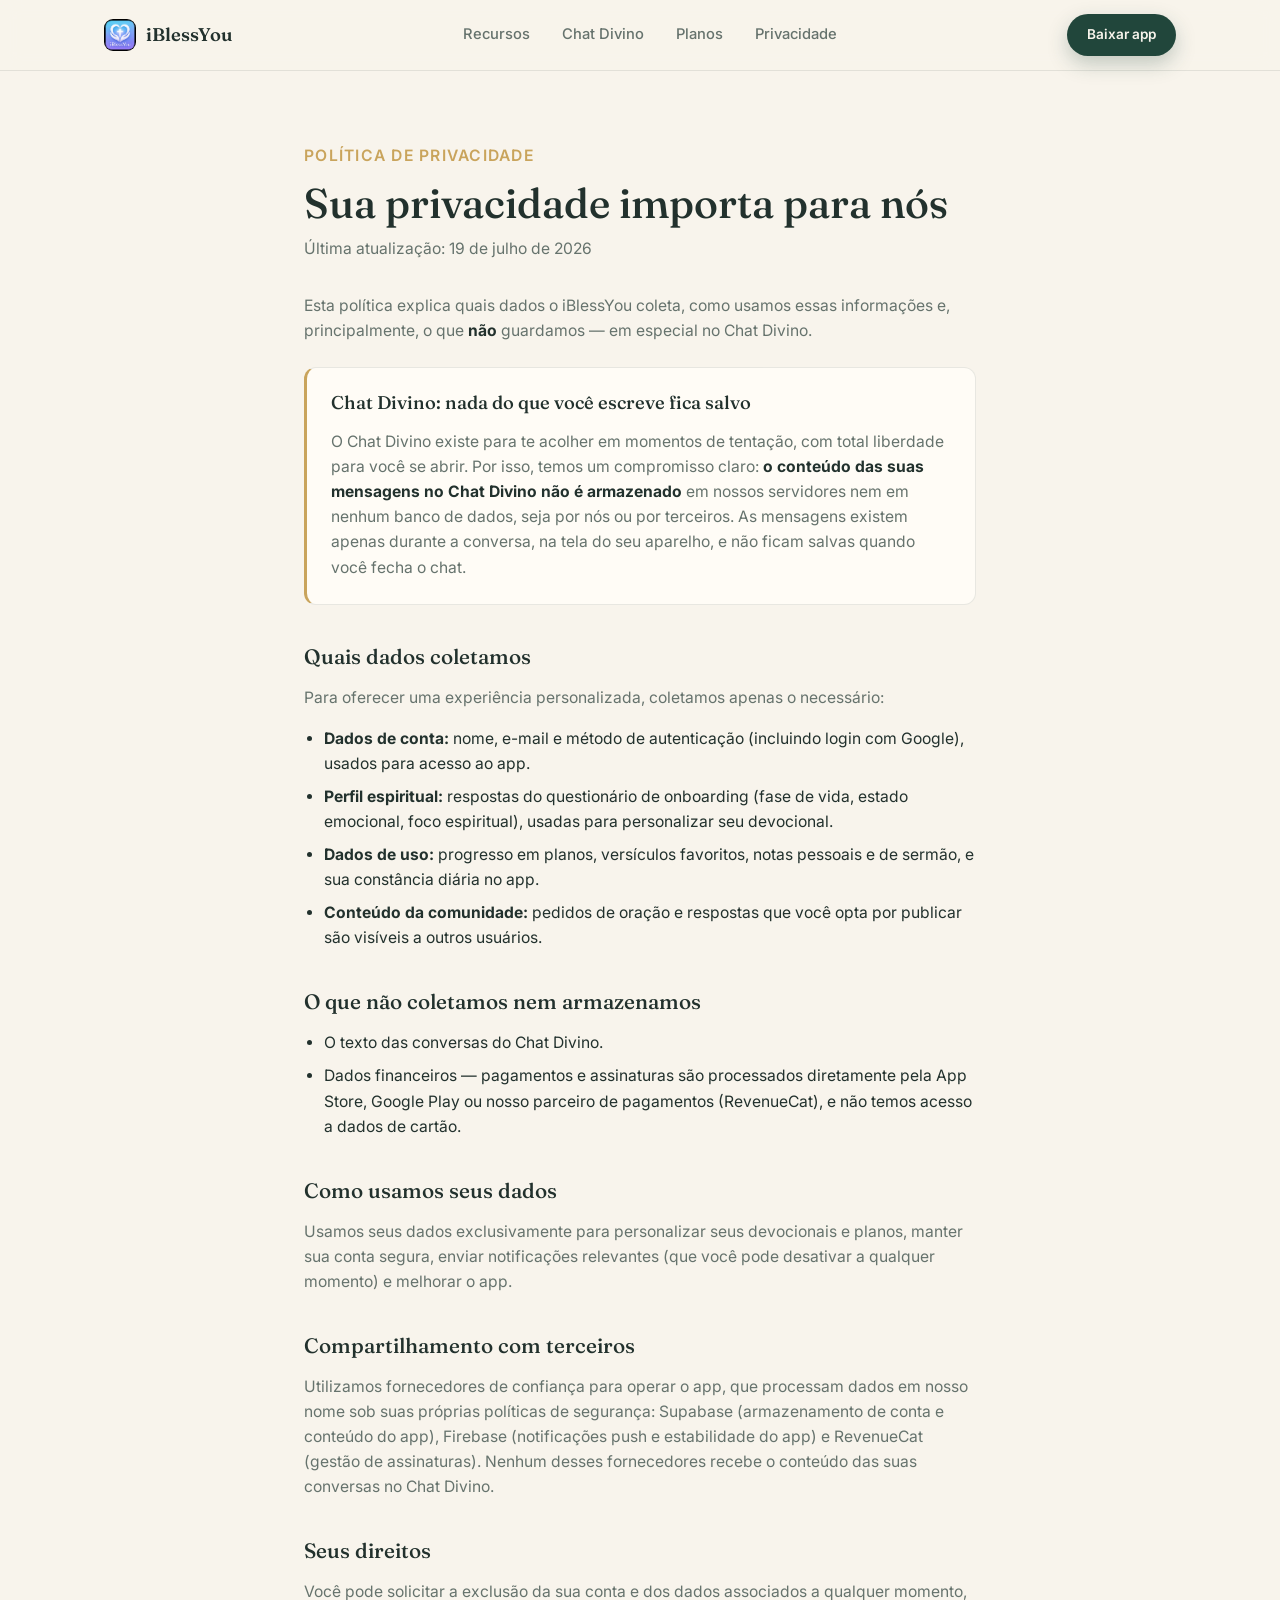
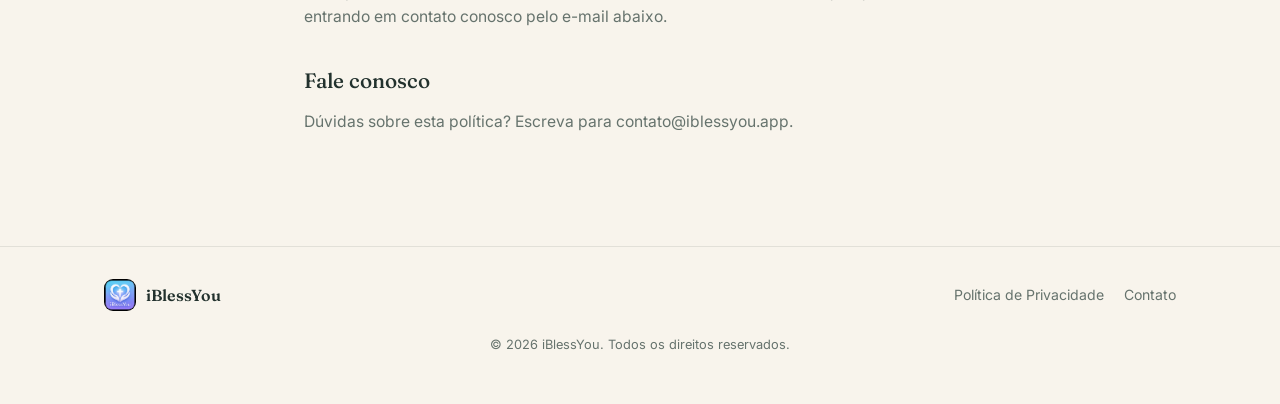
==== privacidade.html @ 52ec7752 "Changes" ====
<!doctype html>
<html lang="pt-BR">
<head>
<meta charset="UTF-8">
<meta name="viewport" content="width=device-width, initial-scale=1.0">
<title>Política de Privacidade — iBlessYou</title>
<meta name="description" content="Política de Privacidade do iBlessYou: como tratamos seus dados, incluindo o compromisso de não armazenar o conteúdo das conversas do Chat Divino.">
<link rel="icon" href="assets/icon.png">
<link rel="preconnect" href="https://fonts.googleapis.com">
<link rel="preconnect" href="https://fonts.gstatic.com" crossorigin>
<link href="https://fonts.googleapis.com/css2?family=Fraunces:ital,opsz,wght@0,9..144,400;0,9..144,500;0,9..144,600;1,9..144,500&family=Inter:wght@400;500;600;700&display=swap" rel="stylesheet">
<link rel="stylesheet" href="styles.css">
</head>
<body>

<header class="site-header">
  <div class="container header-inner">
    <a href="index.html" class="brand">
      <img src="assets/icon.png" alt="iBlessYou" class="brand-icon">
      <span>iBlessYou</span>
    </a>
    <nav class="main-nav">
      <a href="index.html#recursos">Recursos</a>
      <a href="index.html#chat-divino">Chat Divino</a>
      <a href="index.html#planos">Planos</a>
      <a href="privacidade.html">Privacidade</a>
    </nav>
    <a href="index.html#baixar" class="btn btn-primary btn-small">Baixar app</a>
  </div>
</header>

<main>
  <section class="policy">
    <div class="container policy-container">
      <p class="eyebrow">Política de Privacidade</p>
      <h1>Sua privacidade importa para nós</h1>
      <p class="policy-updated">Última atualização: 19 de julho de 2026</p>

      <p>Esta política explica quais dados o iBlessYou coleta, como usamos essas informações e, principalmente, o que <strong>não</strong> guardamos — em especial no Chat Divino.</p>

      <div class="policy-highlight">
        <h2>Chat Divino: nada do que você escreve fica salvo</h2>
        <p>O Chat Divino existe para te acolher em momentos de tentação, com total liberdade para você se abrir. Por isso, temos um compromisso claro: <strong>o conteúdo das suas mensagens no Chat Divino não é armazenado</strong> em nossos servidores nem em nenhum banco de dados, seja por nós ou por terceiros. As mensagens existem apenas durante a conversa, na tela do seu aparelho, e não ficam salvas quando você fecha o chat.</p>
      </div>

      <h2>Quais dados coletamos</h2>
      <p>Para oferecer uma experiência personalizada, coletamos apenas o necessário:</p>
      <ul>
        <li><strong>Dados de conta:</strong> nome, e-mail e método de autenticação (incluindo login com Google), usados para acesso ao app.</li>
        <li><strong>Perfil espiritual:</strong> respostas do questionário de onboarding (fase de vida, estado emocional, foco espiritual), usadas para personalizar seu devocional.</li>
        <li><strong>Dados de uso:</strong> progresso em planos, versículos favoritos, notas pessoais e de sermão, e sua constância diária no app.</li>
        <li><strong>Conteúdo da comunidade:</strong> pedidos de oração e respostas que você opta por publicar são visíveis a outros usuários.</li>
      </ul>

      <h2>O que não coletamos nem armazenamos</h2>
      <ul>
        <li>O texto das conversas do Chat Divino.</li>
        <li>Dados financeiros — pagamentos e assinaturas são processados diretamente pela App Store, Google Play ou nosso parceiro de pagamentos (RevenueCat), e não temos acesso a dados de cartão.</li>
      </ul>

      <h2>Como usamos seus dados</h2>
      <p>Usamos seus dados exclusivamente para personalizar seus devocionais e planos, manter sua conta segura, enviar notificações relevantes (que você pode desativar a qualquer momento) e melhorar o app.</p>

      <h2>Compartilhamento com terceiros</h2>
      <p>Utilizamos fornecedores de confiança para operar o app, que processam dados em nosso nome sob suas próprias políticas de segurança: Supabase (armazenamento de conta e conteúdo do app), Firebase (notificações push e estabilidade do app) e RevenueCat (gestão de assinaturas). Nenhum desses fornecedores recebe o conteúdo das suas conversas no Chat Divino.</p>

      <h2>Seus direitos</h2>
      <p>Você pode solicitar a exclusão da sua conta e dos dados associados a qualquer momento, entrando em contato conosco pelo e-mail abaixo.</p>

      <h2>Fale conosco</h2>
      <p>Dúvidas sobre esta política? Escreva para <a href="mailto:contato@iblessyou.app">contato@iblessyou.app</a>.</p>
    </div>
  </section>
</main>

<footer class="site-footer">
  <div class="container footer-inner">
    <div class="footer-brand">
      <img src="assets/icon.png" alt="iBlessYou" class="brand-icon">
      <span>iBlessYou</span>
    </div>
    <nav class="footer-links">
      <a href="privacidade.html">Política de Privacidade</a>
      <a href="mailto:contato@iblessyou.app">Contato</a>
    </nav>
    <p class="footer-copy">© <span id="year"></span> iBlessYou. Todos os direitos reservados.</p>
  </div>
</footer>

<script src="script.js"></script>
</body>
</html>
---- styles.css ----
:root {
  --ivory: #F8F4EC;
  --paper: #FFFCF6;
  --ink: #22312D;
  --muted: #66736D;
  --deep-green: #21463B;
  --sage: #D9E2D7;
  --soft-gold: #C9A45C;
  --blue-mist: #D9E4E8;
  --clay: #E4B9A9;

  --bg: var(--ivory);
  --surface: var(--paper);
  --text: var(--ink);
  --text-muted: var(--muted);
  --accent: var(--deep-green);
  --accent-2: var(--soft-gold);
  --border: rgba(34, 49, 45, 0.1);

  --font-serif: "Fraunces", Georgia, serif;
  --font-sans: "Inter", -apple-system, BlinkMacSystemFont, sans-serif;

  --radius: 18px;
  --radius-sm: 12px;
  --shadow: 0 12px 32px rgba(34, 49, 45, 0.08);
}

@media (prefers-color-scheme: dark) {
  :root {
    --bg: #121916;
    --surface: #18241F;
    --text: #F3F0E9;
    --text-muted: #A9B6AF;
    --accent: var(--sage);
    --accent-2: var(--soft-gold);
    --border: rgba(243, 240, 233, 0.1);
    --shadow: 0 12px 32px rgba(0, 0, 0, 0.35);
  }
}

* { box-sizing: border-box; }

html { scroll-behavior: smooth; }

body {
  margin: 0;
  background: var(--bg);
  color: var(--text);
  font-family: var(--font-sans);
  line-height: 1.6;
  -webkit-font-smoothing: antialiased;
  overflow-x: hidden;
}

img { max-width: 100%; display: block; }

.container {
  max-width: 1120px;
  margin: 0 auto;
  padding: 0 24px;
}

h1, h2, h3 {
  font-family: var(--font-serif);
  font-weight: 500;
  line-height: 1.15;
  margin: 0 0 16px;
  color: var(--text);
}

p { color: var(--text-muted); margin: 0 0 16px; }

a { color: inherit; text-decoration: none; }

.eyebrow {
  font-size: 0.8rem;
  font-weight: 600;
  letter-spacing: 0.08em;
  text-transform: uppercase;
  color: var(--accent-2);
  margin-bottom: 12px;
}
.eyebrow.center { text-align: center; }

.section-title { font-size: clamp(1.8rem, 3vw, 2.4rem); max-width: 640px; }
.section-title.center { margin-left: auto; margin-right: auto; text-align: center; }

/* Buttons */
.btn {
  display: inline-flex;
  align-items: center;
  justify-content: center;
  gap: 8px;
  padding: 14px 28px;
  border-radius: 999px;
  font-weight: 600;
  font-size: 0.95rem;
  cursor: pointer;
  transition: transform 0.15s ease, box-shadow 0.15s ease, opacity 0.15s ease;
  border: none;
}
.btn:hover { transform: translateY(-2px); }

.btn-primary {
  background: var(--accent);
  color: var(--ivory);
  box-shadow: 0 8px 20px rgba(33, 70, 59, 0.25);
}
@media (prefers-color-scheme: dark) {
  .btn-primary { color: #121916; }
}

.btn-ghost {
  background: transparent;
  color: var(--text);
  border: 1px solid var(--border);
}

.btn-small { padding: 10px 20px; font-size: 0.85rem; }

.btn-store {
  background: var(--surface);
  border: 1px solid var(--border);
  color: var(--text);
  flex-direction: column;
  align-items: flex-start;
  gap: 2px;
  padding: 10px 22px;
}
.btn-store span { font-size: 0.7rem; color: var(--text-muted); font-weight: 400; }
.btn-store strong { font-size: 0.95rem; }

/* Header */
.site-header {
  position: sticky;
  top: 0;
  z-index: 50;
  background: color-mix(in srgb, var(--bg) 85%, transparent);
  backdrop-filter: blur(10px);
  border-bottom: 1px solid var(--border);
}
.header-inner {
  display: flex;
  align-items: center;
  justify-content: space-between;
  padding-top: 14px;
  padding-bottom: 14px;
}
.brand {
  display: flex;
  align-items: center;
  gap: 10px;
  font-family: var(--font-serif);
  font-size: 1.15rem;
  font-weight: 600;
}
.brand-icon {
  width: 32px;
  height: 32px;
  border-radius: 9px;
  object-fit: cover;
}
.main-nav { display: flex; gap: 32px; }
.main-nav a { font-size: 0.92rem; font-weight: 500; color: var(--text-muted); }
.main-nav a:hover { color: var(--text); }

@media (max-width: 760px) {
  .main-nav { display: none; }
}

/* Hero */
.hero { padding: 72px 0 40px; }
.hero-inner {
  display: grid;
  grid-template-columns: 1.1fr 0.9fr;
  gap: 48px;
  align-items: center;
}
.hero h1 {
  font-size: clamp(2.1rem, 4vw, 3.2rem);
}
.hero-sub { font-size: 1.1rem; max-width: 480px; }
.hero-actions { display: flex; gap: 14px; flex-wrap: wrap; margin-top: 24px; }
.hero-actions.center { justify-content: center; }
.hero-note { font-size: 0.85rem; margin-top: 16px; opacity: 0.8; }

.hero-visual { display: flex; justify-content: center; }

.phone-mock {
  width: 280px;
  height: 580px;
  background: #000;
  border-radius: 46px;
  border: 8px solid #1a1a1a;
  box-shadow: var(--shadow), 0 0 0 1px var(--border);
  position: relative;
  overflow: hidden;
}
.phone-mock-notch {
  position: absolute;
  top: 10px;
  left: 50%;
  transform: translateX(-50%);
  width: 90px;
  height: 22px;
  border-radius: 14px;
  background: #1a1a1a;
  z-index: 2;
}
.phone-mock-shot {
  width: 100%;
  height: 100%;
  object-fit: cover;
  object-position: top center;
  display: block;
}

/* How it works */
.how { padding: 64px 0; }
.how-grid {
  display: grid;
  grid-template-columns: repeat(3, 1fr);
  gap: 32px;
  margin-top: 48px;
}
.how-step {
  background: var(--surface);
  border: 1px solid var(--border);
  border-radius: var(--radius);
  padding: 32px 24px;
}
.how-num {
  font-family: var(--font-serif);
  font-size: 1.6rem;
  color: var(--accent-2);
  display: block;
  margin-bottom: 12px;
}
.how-step h3 { font-size: 1.15rem; margin-bottom: 8px; }
.how-step p { margin: 0; font-size: 0.95rem; }

/* Features */
.features { padding: 64px 0; }
.features-grid {
  display: grid;
  grid-template-columns: repeat(3, 1fr);
  gap: 24px;
  margin-top: 48px;
}
.feature-card {
  background: var(--surface);
  border: 1px solid var(--border);
  border-radius: var(--radius);
  padding: 28px 24px;
  transition: transform 0.2s ease, box-shadow 0.2s ease;
}
.feature-card:hover { transform: translateY(-4px); box-shadow: var(--shadow); }
.feature-icon { font-size: 1.8rem; margin-bottom: 14px; }
.feature-card h3 { font-size: 1.1rem; margin-bottom: 8px; }
.feature-card p { font-size: 0.92rem; margin: 0; }

/* Spotlight (Chat Divino) */
.spotlight { padding: 64px 0; background: var(--surface); }
.spotlight-inner {
  display: grid;
  grid-template-columns: 0.9fr 1.1fr;
  gap: 48px;
  align-items: center;
}
.chat-mock {
  background: var(--paper);
  border-radius: var(--radius);
  border: 1px solid var(--border);
  padding: 24px;
  box-shadow: var(--shadow);
  display: flex;
  flex-direction: column;
  gap: 12px;
}
.chat-bubble {
  padding: 12px 16px;
  border-radius: 16px;
  font-size: 0.88rem;
  max-width: 85%;
}
.chat-bubble-app {
  background: var(--sage);
  color: var(--deep-green);
  border-bottom-left-radius: 4px;
  align-self: flex-start;
}
.chat-bubble-user {
  background: var(--deep-green);
  color: var(--ivory);
  border-bottom-right-radius: 4px;
  align-self: flex-end;
}
.spotlight-copy h2 { font-size: clamp(1.6rem, 3vw, 2.1rem); max-width: 480px; }
.spotlight-copy p { max-width: 460px; }

/* Plans */
.plans { padding: 64px 0; }
.plans-grid {
  display: grid;
  grid-template-columns: repeat(3, 1fr);
  gap: 24px;
  margin-top: 48px;
}
.plan-card {
  background: var(--surface);
  border: 1px solid var(--border);
  border-radius: var(--radius);
  padding: 28px 24px;
  border-top: 3px solid var(--accent-2);
}
.plan-days {
  font-size: 0.75rem;
  font-weight: 700;
  letter-spacing: 0.05em;
  text-transform: uppercase;
  color: var(--accent-2);
}
.plan-card h3 { font-size: 1.15rem; margin: 10px 0 8px; }
.plan-card p { font-size: 0.92rem; margin: 0; }

/* Quote */
.quote { padding: 72px 0; text-align: center; }
.quote blockquote {
  font-family: var(--font-serif);
  font-style: italic;
  font-size: clamp(1.4rem, 3vw, 2rem);
  color: var(--accent);
  max-width: 640px;
  margin: 0 auto;
}

/* CTA final */
.cta-final { padding: 80px 0; background: var(--accent); text-align: center; }
.cta-final-inner { display: flex; flex-direction: column; align-items: center; }
.cta-icon { width: 72px; height: 72px; border-radius: 18px; margin-bottom: 20px; }
.cta-final h2 { color: var(--ivory); font-size: clamp(1.6rem, 3vw, 2.2rem); max-width: 560px; }
.cta-final p { color: rgba(248, 244, 236, 0.75); margin-bottom: 8px; }
@media (prefers-color-scheme: dark) {
  .cta-final { background: var(--surface); }
  .cta-final h2 { color: var(--text); }
  .cta-final p { color: var(--text-muted); }
}

/* Footer */
.site-footer { padding: 32px 0; border-top: 1px solid var(--border); }
.footer-inner {
  display: flex;
  align-items: center;
  justify-content: space-between;
  flex-wrap: wrap;
  gap: 16px;
}
.footer-brand {
  display: flex;
  align-items: center;
  gap: 10px;
  font-family: var(--font-serif);
  font-weight: 600;
}
.footer-links { display: flex; gap: 20px; font-size: 0.88rem; }
.footer-links a { color: var(--text-muted); }
.footer-links a:hover { color: var(--text); }
.footer-copy { font-size: 0.8rem; color: var(--text-muted); width: 100%; text-align: center; margin-top: 8px; }

/* Responsive */
@media (max-width: 900px) {
  .hero-inner, .spotlight-inner {
    grid-template-columns: 1fr;
  }
  .spotlight-visual { order: -1; }
  .how-grid, .features-grid, .plans-grid {
    grid-template-columns: 1fr;
  }
  .hero { text-align: center; }
  .hero-copy .hero-actions, .hero-copy .hero-sub { margin-left: auto; margin-right: auto; }
  .hero-sub { text-align: center; }
}

@media (max-width: 500px) {
  .phone-mock { width: 230px; height: 476px; }
}

/* Policy page */
.policy { padding: 72px 0 96px; }
.policy-container { max-width: 720px; }
.policy h1 {
  font-size: clamp(1.9rem, 3.5vw, 2.6rem);
  margin-bottom: 8px;
}
.policy-updated {
  font-size: 0.85rem;
  color: var(--text-muted);
  margin-bottom: 32px;
}
.policy h2 {
  font-size: 1.3rem;
  margin-top: 40px;
}
.policy p, .policy li { font-size: 0.98rem; }
.policy ul { padding-left: 20px; margin: 0 0 16px; }
.policy li { margin-bottom: 8px; }
.policy strong { color: var(--text); }

.policy-highlight {
  background: var(--surface);
  border: 1px solid var(--border);
  border-left: 3px solid var(--accent-2);
  border-radius: var(--radius-sm);
  padding: 24px;
  margin: 24px 0 8px;
}
.policy-highlight h2 { margin-top: 0; font-size: 1.15rem; }
.policy-highlight p { margin: 0; }
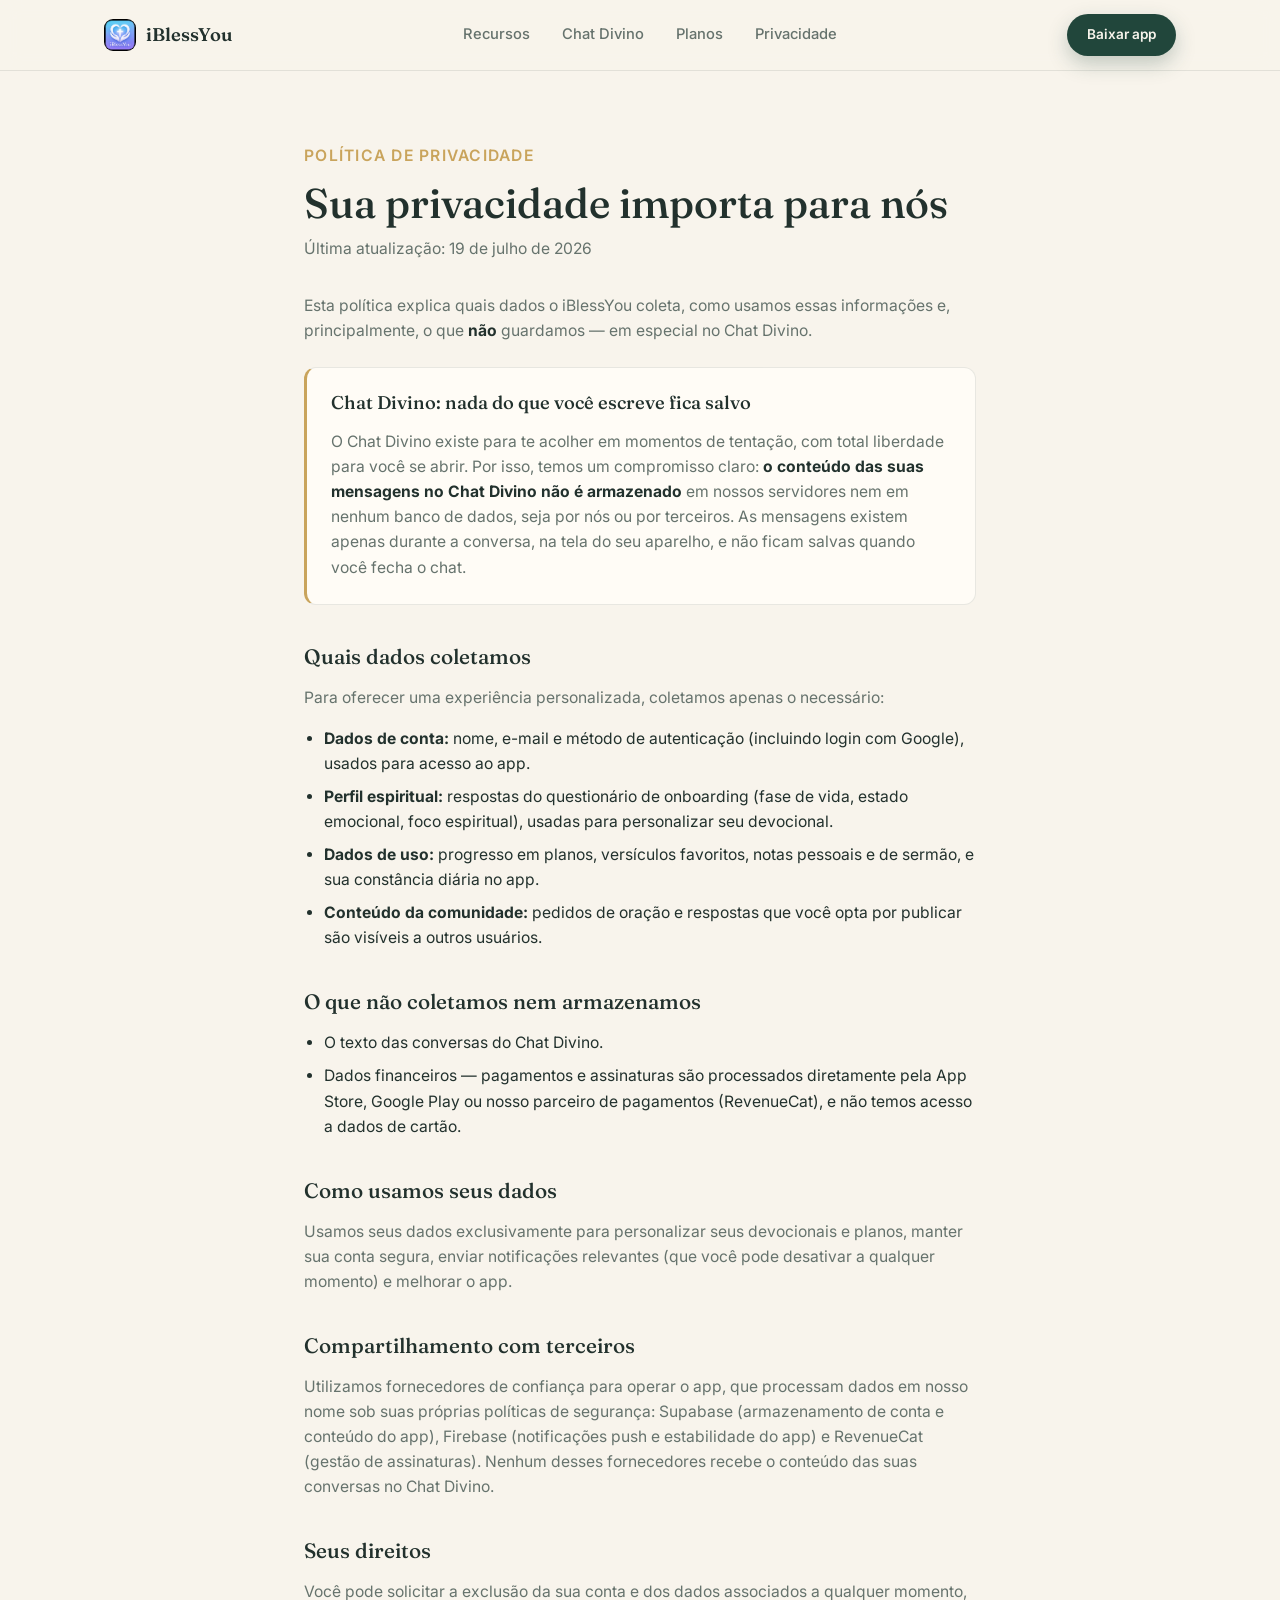
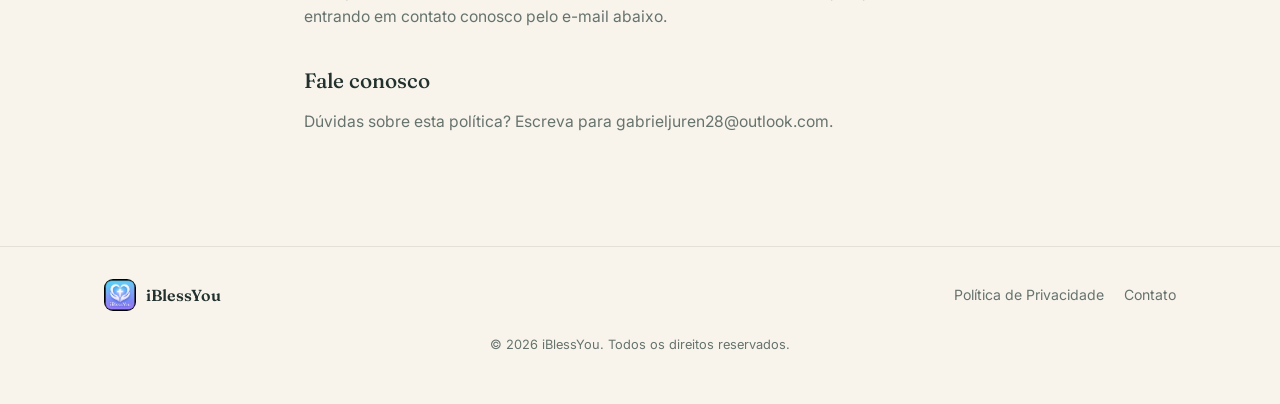
==== commit 70e175a1: "Changes" ====
--- a/privacidade.html
+++ b/privacidade.html
@@ -68,7 +68,7 @@
       <p>Você pode solicitar a exclusão da sua conta e dos dados associados a qualquer momento, entrando em contato conosco pelo e-mail abaixo.</p>
 
       <h2>Fale conosco</h2>
-      <p>Dúvidas sobre esta política? Escreva para <a href="mailto:contato@iblessyou.app">contato@iblessyou.app</a>.</p>
+      <p>Dúvidas sobre esta política? Escreva para <a href="mailto:gabrieljuren28@outlook.com">gabrieljuren28@outlook.com</a>.</p>
     </div>
   </section>
 </main>
@@ -81,7 +81,7 @@
     </div>
     <nav class="footer-links">
       <a href="privacidade.html">Política de Privacidade</a>
-      <a href="mailto:contato@iblessyou.app">Contato</a>
+      <a href="mailto:gabrieljuren28@outlook.com">Contato</a>
     </nav>
     <p class="footer-copy">© <span id="year"></span> iBlessYou. Todos os direitos reservados.</p>
   </div>
--- a/styles.css
+++ b/styles.css
@@ -332,6 +332,14 @@
   color: var(--accent);
   max-width: 640px;
   margin: 0 auto;
+}
+
+/* Contato */
+.contact { padding: 72px 0; text-align: center; background: var(--surface); }
+.contact-sub {
+  max-width: 480px;
+  margin: 0 auto 24px;
+  color: var(--text-soft, rgba(0, 0, 0, 0.65));
 }
 
 /* CTA final */
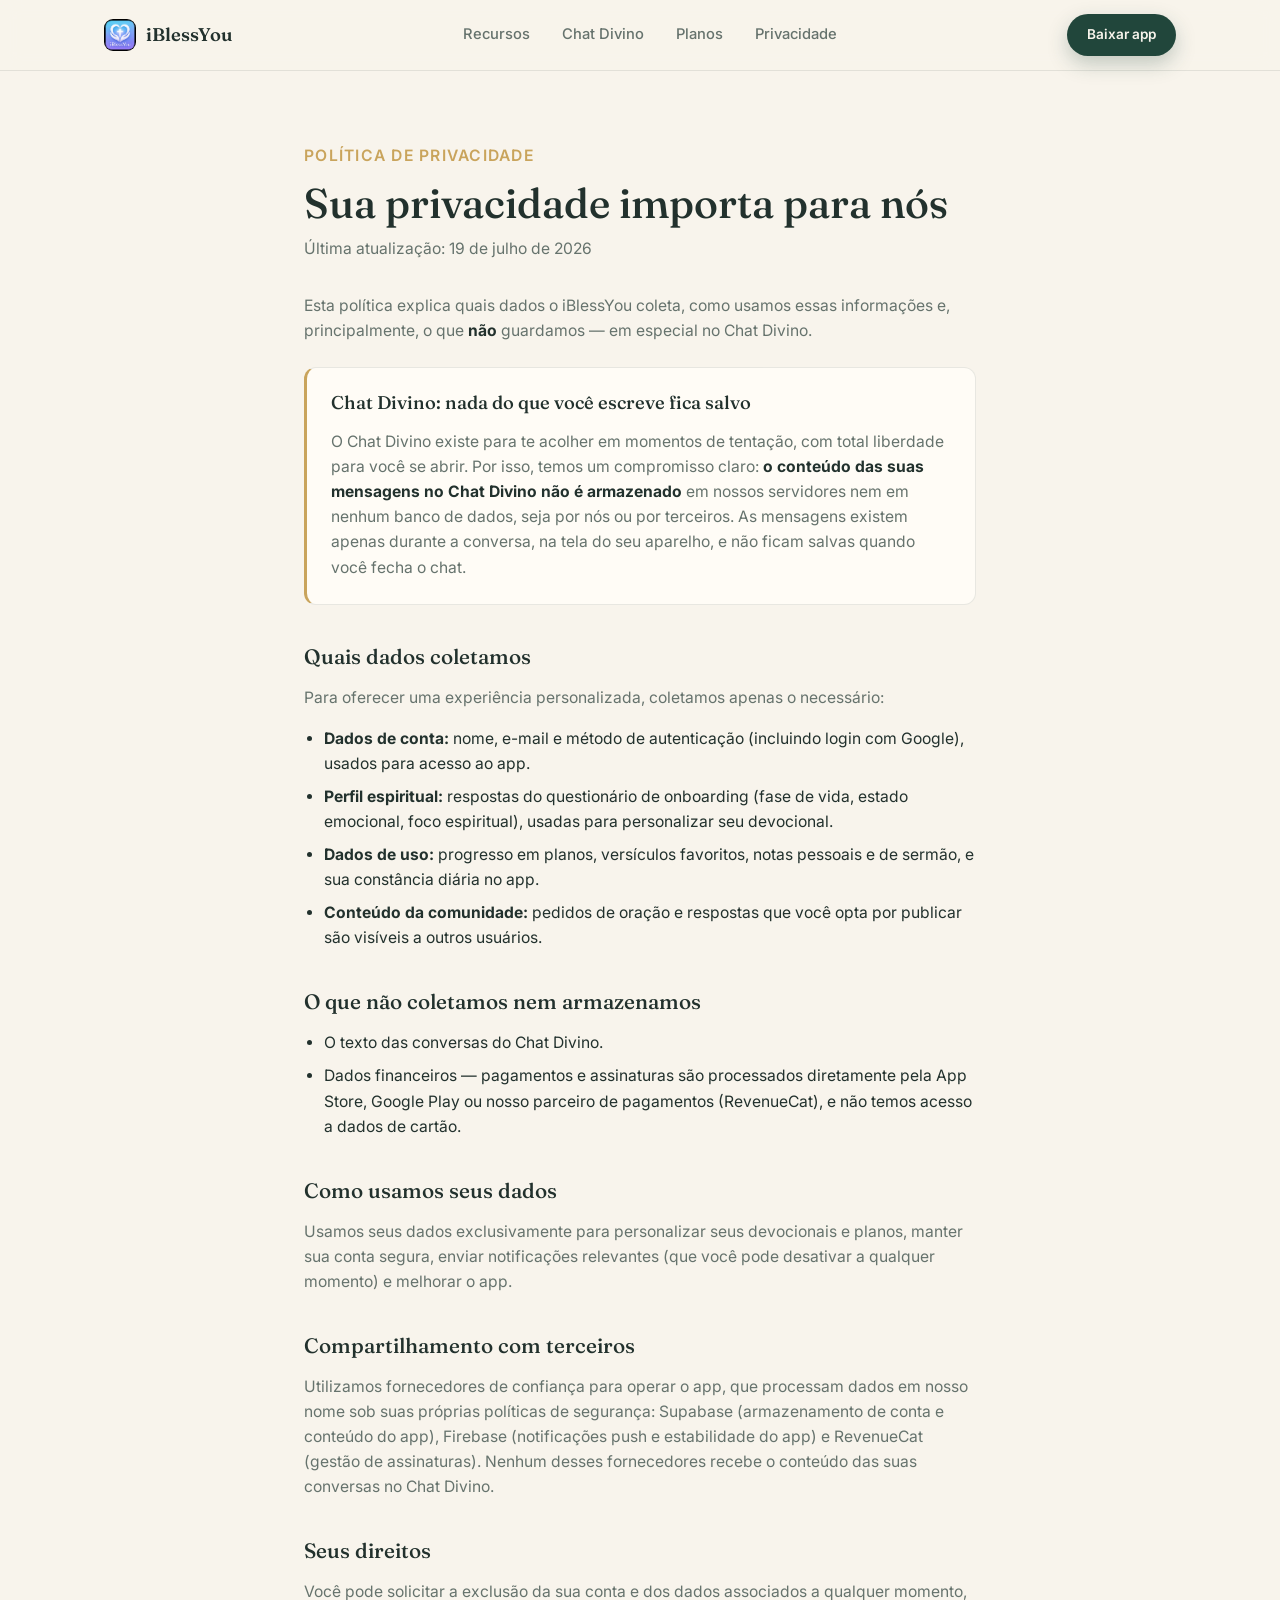
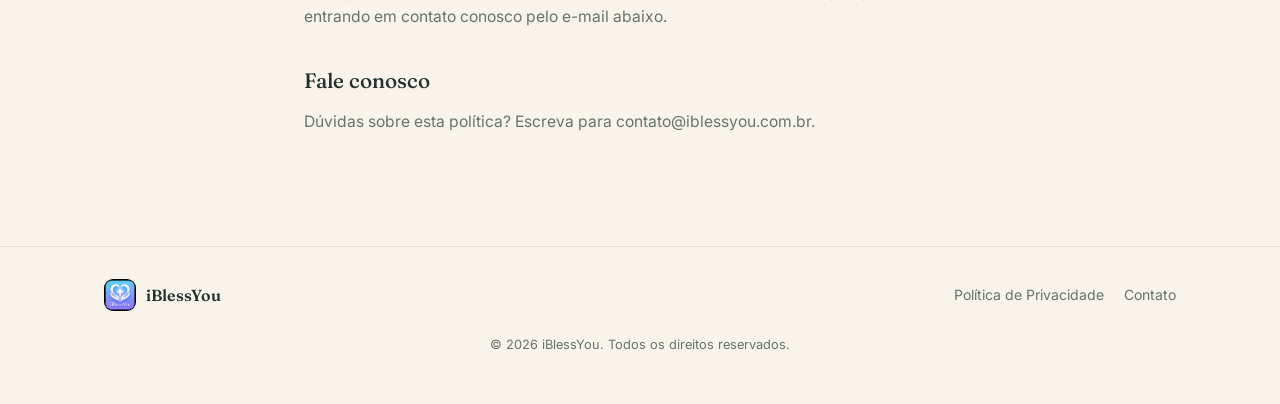
==== commit 0c1e7eba: "changes" ====
--- a/privacidade.html
+++ b/privacidade.html
@@ -9,7 +9,7 @@
 <link rel="preconnect" href="https://fonts.googleapis.com">
 <link rel="preconnect" href="https://fonts.gstatic.com" crossorigin>
 <link href="https://fonts.googleapis.com/css2?family=Fraunces:ital,opsz,wght@0,9..144,400;0,9..144,500;0,9..144,600;1,9..144,500&family=Inter:wght@400;500;600;700&display=swap" rel="stylesheet">
-<link rel="stylesheet" href="styles.css">
+<link rel="stylesheet" href="styles.css?v=2">
 </head>
 <body>
 
@@ -68,7 +68,7 @@
       <p>Você pode solicitar a exclusão da sua conta e dos dados associados a qualquer momento, entrando em contato conosco pelo e-mail abaixo.</p>
 
       <h2>Fale conosco</h2>
-      <p>Dúvidas sobre esta política? Escreva para <a href="mailto:gabrieljuren28@outlook.com">gabrieljuren28@outlook.com</a>.</p>
+      <p>Dúvidas sobre esta política? Escreva para <a href="mailto:contato@iblessyou.com.br">contato@iblessyou.com.br</a>.</p>
     </div>
   </section>
 </main>
@@ -81,7 +81,7 @@
     </div>
     <nav class="footer-links">
       <a href="privacidade.html">Política de Privacidade</a>
-      <a href="mailto:gabrieljuren28@outlook.com">Contato</a>
+      <a href="mailto:contato@iblessyou.com.br">Contato</a>
     </nav>
     <p class="footer-copy">© <span id="year"></span> iBlessYou. Todos os direitos reservados.</p>
   </div>
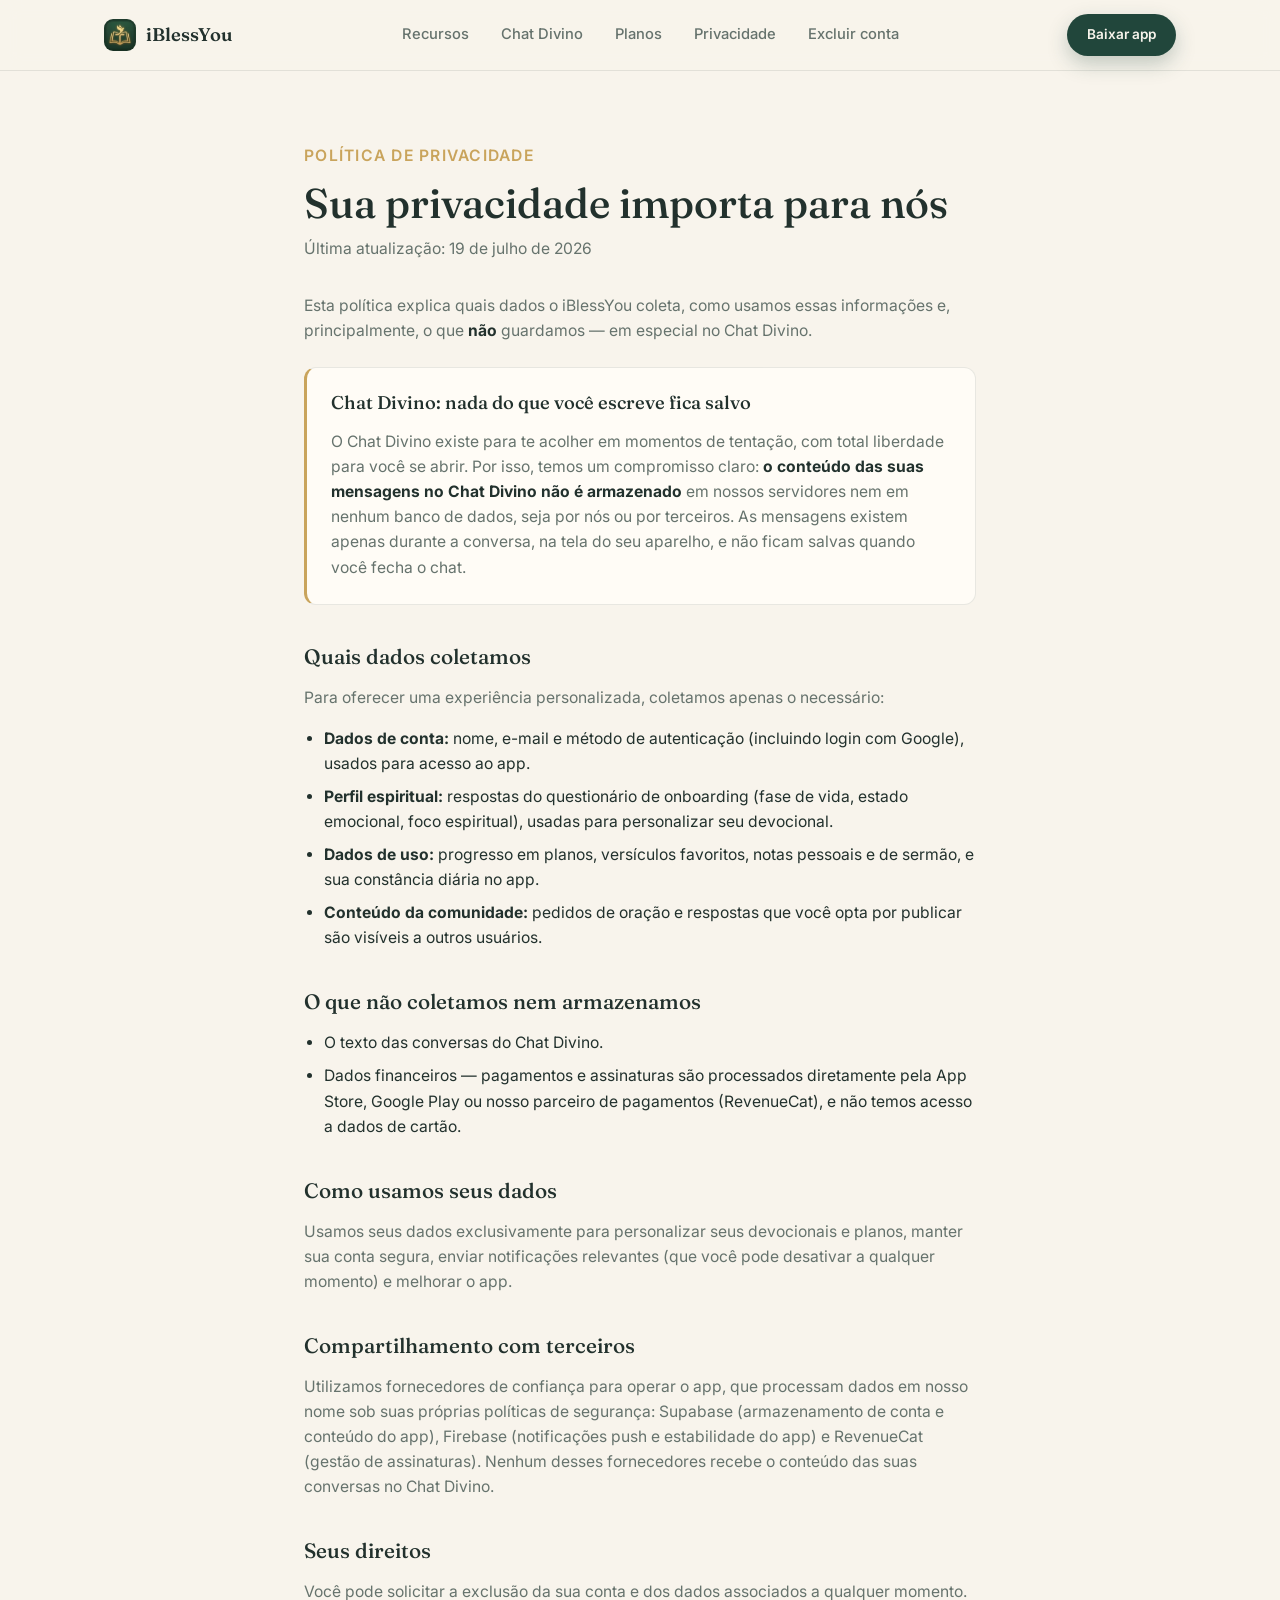
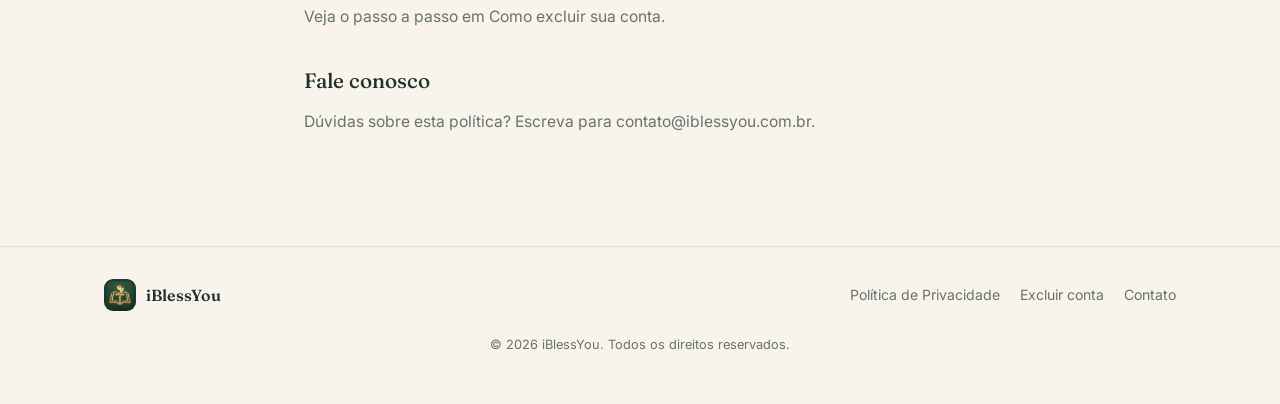
==== commit 09ea944e: "New commit" ====
--- a/privacidade.html
+++ b/privacidade.html
@@ -24,6 +24,7 @@
       <a href="index.html#chat-divino">Chat Divino</a>
       <a href="index.html#planos">Planos</a>
       <a href="privacidade.html">Privacidade</a>
+      <a href="excluir-conta.html">Excluir conta</a>
     </nav>
     <a href="index.html#baixar" class="btn btn-primary btn-small">Baixar app</a>
   </div>
@@ -65,7 +66,7 @@
       <p>Utilizamos fornecedores de confiança para operar o app, que processam dados em nosso nome sob suas próprias políticas de segurança: Supabase (armazenamento de conta e conteúdo do app), Firebase (notificações push e estabilidade do app) e RevenueCat (gestão de assinaturas). Nenhum desses fornecedores recebe o conteúdo das suas conversas no Chat Divino.</p>
 
       <h2>Seus direitos</h2>
-      <p>Você pode solicitar a exclusão da sua conta e dos dados associados a qualquer momento, entrando em contato conosco pelo e-mail abaixo.</p>
+      <p>Você pode solicitar a exclusão da sua conta e dos dados associados a qualquer momento. Veja o passo a passo em <a href="excluir-conta.html">Como excluir sua conta</a>.</p>
 
       <h2>Fale conosco</h2>
       <p>Dúvidas sobre esta política? Escreva para <a href="mailto:contato@iblessyou.com.br">contato@iblessyou.com.br</a>.</p>
@@ -81,6 +82,7 @@
     </div>
     <nav class="footer-links">
       <a href="privacidade.html">Política de Privacidade</a>
+      <a href="excluir-conta.html">Excluir conta</a>
       <a href="mailto:contato@iblessyou.com.br">Contato</a>
     </nav>
     <p class="footer-copy">© <span id="year"></span> iBlessYou. Todos os direitos reservados.</p>
--- a/styles.css
+++ b/styles.css
@@ -409,10 +409,24 @@
   font-size: 1.3rem;
   margin-top: 40px;
 }
+.policy h3 {
+  font-size: 1.05rem;
+  margin-top: 24px;
+}
 .policy p, .policy li { font-size: 0.98rem; }
-.policy ul { padding-left: 20px; margin: 0 0 16px; }
+.policy ul, .policy ol { padding-left: 20px; margin: 0 0 16px; }
 .policy li { margin-bottom: 8px; }
 .policy strong { color: var(--text); }
+
+.policy-steps {
+  background: var(--surface);
+  border: 1px solid var(--border);
+  border-radius: var(--radius-sm);
+  padding: 24px 24px 24px 44px;
+  margin: 16px 0 24px;
+}
+.policy-steps li { margin-bottom: 10px; }
+.policy-steps li:last-child { margin-bottom: 0; }
 
 .policy-highlight {
   background: var(--surface);
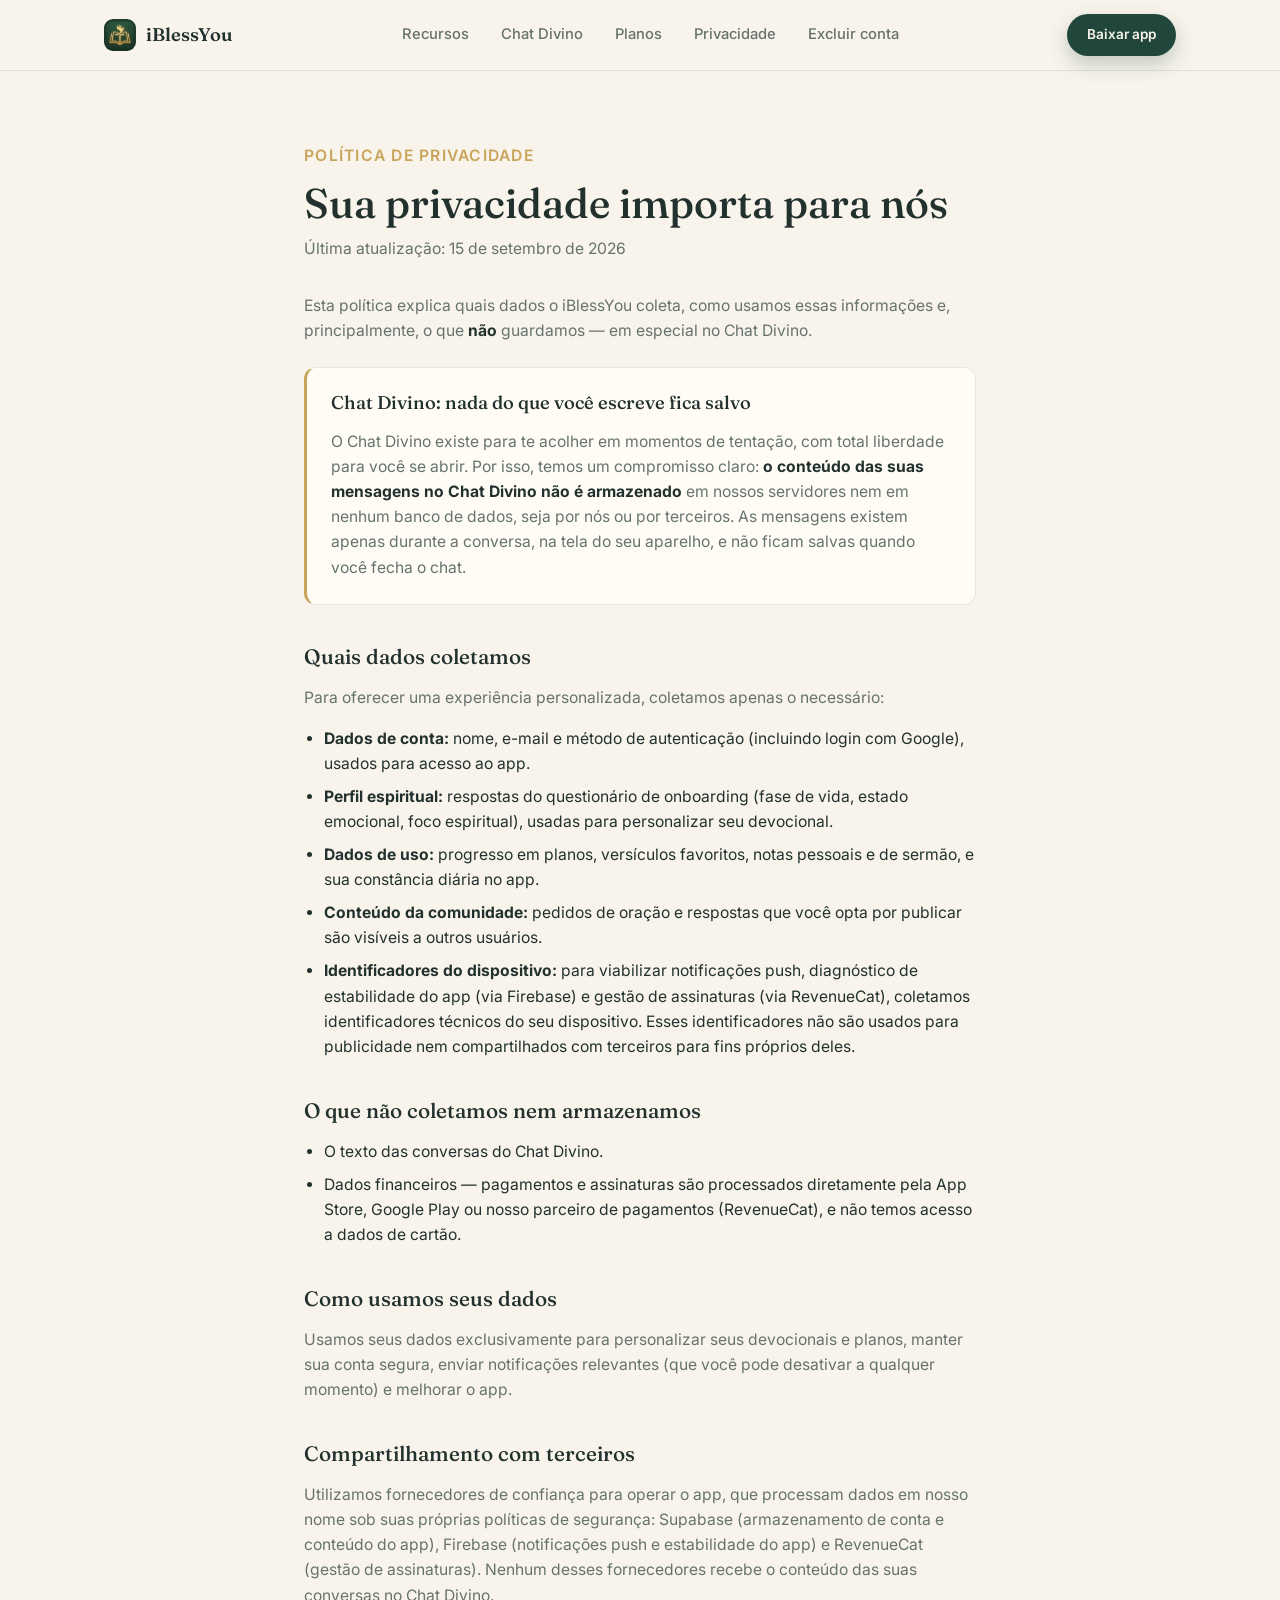
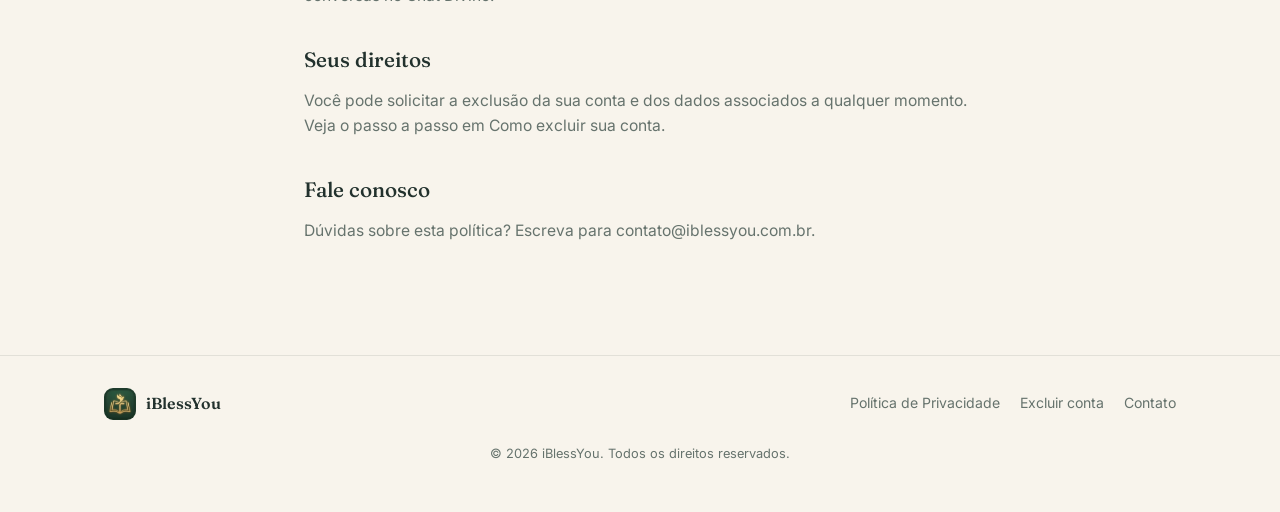
==== commit 7e76ede3: "docs: declarar coleta de identificadores do dispositivo na política de privacidade Co-Authored-By: C" ====
--- a/privacidade.html
+++ b/privacidade.html
@@ -35,7 +35,7 @@
     <div class="container policy-container">
       <p class="eyebrow">Política de Privacidade</p>
       <h1>Sua privacidade importa para nós</h1>
-      <p class="policy-updated">Última atualização: 19 de julho de 2026</p>
+      <p class="policy-updated">Última atualização: 15 de setembro de 2026</p>
 
       <p>Esta política explica quais dados o iBlessYou coleta, como usamos essas informações e, principalmente, o que <strong>não</strong> guardamos — em especial no Chat Divino.</p>
 
@@ -51,6 +51,7 @@
         <li><strong>Perfil espiritual:</strong> respostas do questionário de onboarding (fase de vida, estado emocional, foco espiritual), usadas para personalizar seu devocional.</li>
         <li><strong>Dados de uso:</strong> progresso em planos, versículos favoritos, notas pessoais e de sermão, e sua constância diária no app.</li>
         <li><strong>Conteúdo da comunidade:</strong> pedidos de oração e respostas que você opta por publicar são visíveis a outros usuários.</li>
+        <li><strong>Identificadores do dispositivo:</strong> para viabilizar notificações push, diagnóstico de estabilidade do app (via Firebase) e gestão de assinaturas (via RevenueCat), coletamos identificadores técnicos do seu dispositivo. Esses identificadores não são usados para publicidade nem compartilhados com terceiros para fins próprios deles.</li>
       </ul>
 
       <h2>O que não coletamos nem armazenamos</h2>
